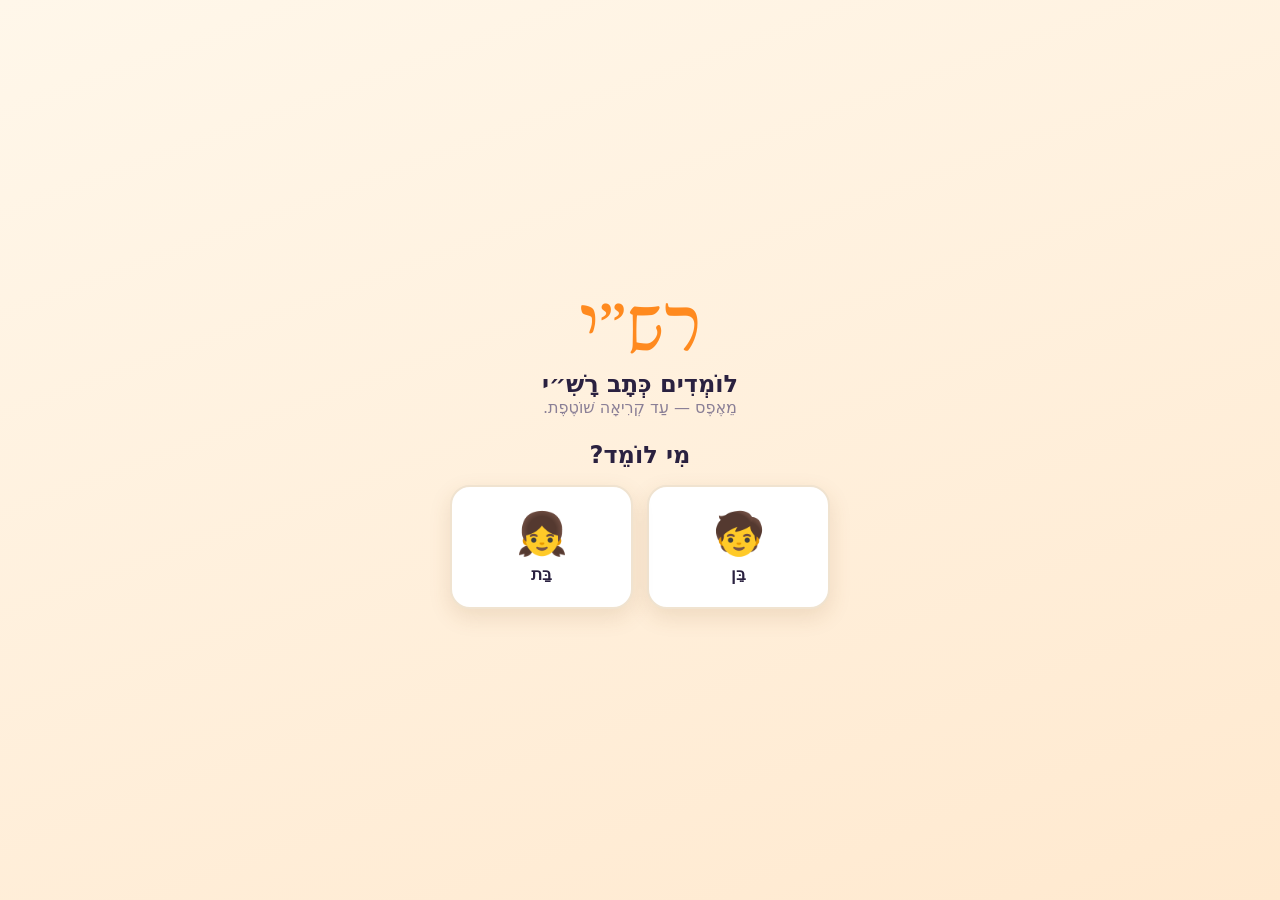
==== index.html @ ddda5536 "לומדים כתב רש״י — אפליקציית לימוד PWA Co-Authored-By: Claude Opus 4.8 <noreply@anthropic.com>" ====
<!DOCTYPE html>
<html lang="he" dir="rtl" data-mode="kid">
<head>
  <meta charset="UTF-8">
  <meta name="viewport" content="width=device-width, initial-scale=1, viewport-fit=cover, maximum-scale=1">
  <meta name="theme-color" content="#1c2a52">
  <title>לוֹמְדִים כְּתָב רָשִׁ״י</title>
  <link rel="manifest" href="manifest.json">
  <link rel="apple-touch-icon" href="assets/icon.svg">
  <link rel="stylesheet" href="fonts/fonts.css">
  <link rel="stylesheet" href="css/style.css">
</head>
<body>
  <div id="app"><main id="screen"></main></div>
  <div id="fx" aria-hidden="true"></div>

  <!-- נתונים -->
  <script src="data/letters.js"></script>
  <script src="data/words.js"></script>
  <script src="data/passages.js"></script>
  <script src="data/content.js"></script>
  <!-- מנוע -->
  <script src="js/state.js"></script>
  <script src="js/audio.js"></script>
  <script src="js/ui.js"></script>
  <script src="js/games.js"></script>
  <script src="js/app.js"></script>
  <script>
    if ('serviceWorker' in navigator) {
      let _r = false;
      navigator.serviceWorker.addEventListener('controllerchange', () => { if (_r) return; _r = true; location.reload(); });
      window.addEventListener('load', () => navigator.serviceWorker.register('sw.js').catch(() => {}));
    }
  </script>
</body>
</html>
---- fonts/fonts.css ----
/* Noto Rashi Hebrew — פונט כתב רש״י אמיתי (OFL). ממופה לקודפוינטים עבריים רגילים. */
@font-face {
  font-family: "Rashi";
  font-style: normal;
  font-weight: 400;
  font-display: swap;
  src: url("noto-rashi-400.woff2") format("woff2");
}
@font-face {
  font-family: "Rashi";
  font-style: normal;
  font-weight: 700;
  font-display: swap;
  src: url("noto-rashi-700.woff2") format("woff2");
}
---- css/style.css ----
/* ===========================================================
   style.css — שתי ערכות נושא על אותו מבנה.
   data-mode="kid"  = צבעוני, עגול, שובב.
   data-mode="adult"= בית־מדרש: קלף, נייבי, זהב.
   =========================================================== */
* { box-sizing: border-box; margin: 0; padding: 0; -webkit-tap-highlight-color: transparent; }
:root {
  --maxw: 520px;
  --radius: 18px;
  --nav-h: 64px;
}
/* ---- סקין ילד ---- */
html[data-mode="kid"] {
  --bg1:#fff7ea; --bg2:#ffe9cf; --card:#ffffff; --ink:#2a2140; --muted:#8a7f96;
  --accent:#ff8a1f; --accent-ink:#fff; --gold:#f4b731; --line:#f0e3d0;
  --shadow:0 8px 22px rgba(120,80,20,.13); --headfont:"Rashi", system-ui;
}
/* ---- סקין בוגר ---- */
html[data-mode="adult"] {
  --bg1:#f3ecdd; --bg2:#e7dcc4; --card:#fbf6ea; --ink:#1c2a52; --muted:#7c7460;
  --accent:#b58a2e; --accent-ink:#fff; --gold:#b58a2e; --line:#ddd0b4;
  --shadow:0 6px 18px rgba(40,40,20,.14); --headfont:"Rashi", Georgia, serif;
}
html, body { height: 100%; }
body {
  font-family: system-ui, "Segoe UI", "Rubik", Arial, sans-serif;
  color: var(--ink);
  background: linear-gradient(160deg, var(--bg1), var(--bg2));
  background-attachment: fixed;
  overflow-x: hidden;
}
#app { max-width: var(--maxw); margin: 0 auto; min-height: 100%; position: relative; }
#screen { min-height: 100vh; }
.rashi  { font-family: "Rashi"; }
.square { font-family: system-ui, "Times New Roman", serif; }

/* ---------- כפתורים ---------- */
.btn { font: inherit; font-weight: 700; border: 0; border-radius: 14px; padding: 12px 20px;
  background: var(--card); color: var(--ink); box-shadow: var(--shadow); cursor: pointer;
  transition: transform .12s, filter .12s; }
.btn:active { transform: scale(.96); }
.btn.primary { background: var(--accent); color: var(--accent-ink); }
.btn.ghost { background: transparent; box-shadow: none; border: 2px solid var(--line); }
.btn.sm { padding: 8px 14px; font-size: .9rem; border-radius: 12px; }
.btn.big { padding: 16px 28px; font-size: 1.15rem; border-radius: 16px; width: 100%; margin-top: 14px; }
.btn.danger { color: #c0392b; border-color: #e6b0aa; }

/* ---------- מעטפת עמוד ---------- */
.page { min-height: 100vh; padding: 0 14px calc(var(--nav-h) + 20px); display: flex; flex-direction: column; }

/* ---------- הידר ---------- */
.topbar { display: flex; align-items: center; justify-content: space-between; gap: 10px;
  padding: 14px 4px 10px; position: sticky; top: 0; z-index: 5;
  background: linear-gradient(var(--bg1), rgba(255,255,255,0)); }
.rank { display: flex; align-items: center; gap: 10px; min-width: 0; }
.rank-emoji { font-size: 1.9rem; filter: drop-shadow(0 2px 3px rgba(0,0,0,.15)); }
.rank b { font-size: .98rem; }
.rank small { color: var(--muted); font-size: .72rem; }
.rankbar { width: 130px; height: 7px; background: var(--line); border-radius: 6px; margin: 3px 0; overflow: hidden; }
.rankbar i { display: block; height: 100%; background: linear-gradient(90deg, var(--gold), var(--accent)); border-radius: 6px; transition: width .5s; }
.stats { display: flex; gap: 6px; flex-shrink: 0; }
.chip { background: var(--card); border-radius: 999px; padding: 6px 11px; font-weight: 800; font-size: .82rem; box-shadow: var(--shadow); }
.chip.pts { color: var(--accent); }

/* ---------- ניווט תחתון ---------- */
.bottomnav { position: fixed; bottom: 0; left: 50%; transform: translateX(-50%); width: 100%; max-width: var(--maxw);
  height: var(--nav-h); background: var(--card); border-top: 1px solid var(--line);
  display: flex; z-index: 20; box-shadow: 0 -4px 18px rgba(0,0,0,.07); }
.navbtn { flex: 1; background: none; border: 0; display: flex; flex-direction: column; align-items: center; justify-content: center; gap: 2px;
  color: var(--muted); font-weight: 700; font-size: .72rem; cursor: pointer; }
.navbtn .ne { font-size: 1.4rem; filter: grayscale(.4); opacity: .7; }
.navbtn.on { color: var(--accent); }
.navbtn.on .ne { filter: none; opacity: 1; transform: translateY(-1px); }

/* ---------- אונבורדינג ---------- */
.onb { min-height: 100vh; display: flex; flex-direction: column; align-items: center; justify-content: center; gap: 16px; padding: 28px; text-align: center; }
.onb-logo .rashi { font-size: 4.5rem; color: var(--accent); display: block; line-height: 1; }
.onb-logo h1 { font-size: 1.5rem; margin-top: 6px; }
.onb-logo p { color: var(--muted); }
.onb h2 { margin-top: 8px; }
.choice2 { display: flex; gap: 14px; width: 100%; max-width: 380px; }
.bigchoice { flex: 1; background: var(--card); border: 2px solid var(--line); border-radius: 20px; padding: 22px 10px;
  display: flex; flex-direction: column; align-items: center; gap: 6px; font-size: 2.6rem; cursor: pointer; box-shadow: var(--shadow); transition: transform .12s, border-color .12s; }
.bigchoice:active { transform: scale(.95); }
.bigchoice span { font-size: 1.05rem; font-weight: 800; color: var(--ink); }
.bigchoice small { font-size: .78rem; font-weight: 600; color: var(--muted); }
.nameinput { width: 100%; max-width: 340px; font: inherit; font-size: 1.3rem; text-align: center; padding: 14px; border: 2px solid var(--line); border-radius: 16px; background: var(--card); color: var(--ink); }

/* ---------- בית: אתגר יומי + מפה ---------- */
.map-title { text-align: center; margin: 8px 0 4px; font-size: 1.3rem; }
.sub-lead { text-align: center; color: var(--muted); font-size: .85rem; margin-bottom: 12px; }
.daily { display: flex; align-items: center; justify-content: space-between; gap: 10px; background: var(--card); border-radius: 16px; padding: 12px 16px; box-shadow: var(--shadow); margin: 4px 0 10px; border: 2px solid transparent; }
.daily.met { border-color: var(--gold); }
.daily small { display: block; color: var(--muted); font-size: .76rem; }
.daily-x { font-size: .82rem; color: var(--muted); font-weight: 700; }
.path { display: flex; flex-direction: column; align-items: stretch; gap: 0; padding: 6px 0 10px; }
.world-node { position: relative; display: flex; align-items: center; gap: 14px; text-align: right; width: 100%;
  background: var(--card); border: 2px solid var(--line); border-radius: var(--radius); padding: 14px; cursor: pointer; box-shadow: var(--shadow);
  transition: transform .12s; }
.world-node:active { transform: scale(.98); }
.world-node.rec { border-color: hsl(var(--hue), 70%, 55%); box-shadow: 0 0 0 3px hsla(var(--hue),70%,55%,.18), var(--shadow); }
.world-node.done { opacity: .96; }
.wn-emoji { width: 52px; height: 52px; flex-shrink: 0; border-radius: 14px; display: grid; place-items: center; font-size: 1.7rem;
  background: hsla(var(--hue), 75%, 92%, 1); color: hsl(var(--hue), 65%, 38%); }
.world-node.done .wn-emoji { background: hsl(var(--hue), 60%, 45%); color: #fff; }
.wn-info { flex: 1; min-width: 0; }
.wn-info b { font-size: 1.02rem; }
.wn-info small { display: block; color: var(--muted); font-size: .78rem; margin: 1px 0 6px; }
.wn-prog { height: 6px; background: var(--line); border-radius: 6px; overflow: hidden; }
.wn-prog i { display: block; height: 100%; background: hsl(var(--hue), 65%, 50%); border-radius: 6px; transition: width .5s; }
.rec-tag { position: absolute; top: -8px; inset-inline-start: 14px; background: hsl(var(--hue),70%,50%); color: #fff; font-size: .68rem; font-weight: 800; padding: 2px 9px; border-radius: 999px; }
.path-link { width: 3px; height: 16px; background: var(--line); margin: 0 auto; border-radius: 3px; }

/* ---------- מסך עולם ---------- */
.worldscr { padding-top: 8px; }
.world-hero { position: relative; text-align: center; background: linear-gradient(160deg, hsl(var(--hue),70%,60%), hsl(var(--hue),65%,45%)); color: #fff;
  border-radius: 22px; padding: 26px 18px 22px; margin: 6px 0 14px; box-shadow: var(--shadow); }
.world-hero .wh-emoji { font-size: 3rem; }
.world-hero h2 { margin-top: 4px; }
.world-hero p { opacity: .92; font-size: .9rem; margin-top: 2px; }
.back { position: absolute; top: 12px; inset-inline-start: 12px; width: 38px; height: 38px; border-radius: 50%; border: 0;
  background: rgba(255,255,255,.25); color: #fff; font-size: 1.6rem; font-weight: 800; cursor: pointer; line-height: 1; }
.unlock-hint { background: var(--card); border: 1px dashed var(--gold); border-radius: 14px; padding: 10px 14px; text-align: center; font-size: .86rem; font-weight: 700; margin-bottom: 12px; }
.game-list { display: flex; flex-direction: column; gap: 10px; }
.game-card { display: flex; align-items: center; gap: 12px; background: var(--card); border: 2px solid var(--line); border-radius: 16px; padding: 15px 16px; cursor: pointer; box-shadow: var(--shadow); font: inherit; text-align: right; transition: transform .12s; }
.game-card:active { transform: scale(.98); }
.game-card.done { border-color: hsl(145,50%,60%); }
.gc-emoji { font-size: 1.6rem; }
.gc-title { flex: 1; font-weight: 800; }
.gc-check { font-size: 1.3rem; color: var(--muted); font-weight: 800; }
.game-card.done .gc-check { color: #2fa463; }

/* ---------- מסגרת משחק ---------- */
.game { min-height: 100vh; padding: 0 16px 30px; }
.game.center { display: flex; align-items: center; justify-content: center; }
.game-top { display: flex; align-items: center; gap: 10px; padding: 16px 0 8px; position: relative; }
.game-top .back { position: static; background: var(--card); color: var(--ink); box-shadow: var(--shadow); }
.game-title { font-weight: 800; font-size: 1.05rem; }
.game-body { padding-top: 6px; }
.dots { display: flex; gap: 6px; justify-content: center; margin: 6px 0 14px; }
.dot { width: 10px; height: 10px; border-radius: 50%; background: var(--line); }
.dot.ok { background: #2fa463; } .dot.bad { background: #e05a4e; }
.stage { }
.prompt { text-align: center; margin-bottom: 16px; }
.ask { color: var(--muted); font-weight: 700; margin-top: 6px; }
.ask.big { font-size: 1.15rem; color: var(--ink); }
.big-letter { font-family: "Rashi"; font-size: 6rem; line-height: 1; color: var(--ink); margin: 6px 0; }
.big-letter.sm { font-size: 3.4rem; margin: 0; }
.big-word { font-family: "Rashi"; font-size: 3.4rem; line-height: 1.3; color: var(--ink); cursor: pointer; }
.big-word .blank { color: var(--accent); background: hsla(35,90%,60%,.18); border-radius: 6px; padding: 0 4px; }
.options { display: grid; gap: 10px; margin-top: 8px; }
.options.n2 { grid-template-columns: 1fr 1fr; }
.options.n3 { grid-template-columns: 1fr 1fr; }
.options.n4 { grid-template-columns: 1fr 1fr; }
.opt { background: var(--card); border: 2px solid var(--line); border-radius: 16px; padding: 16px 10px; font: inherit; cursor: pointer;
  display: grid; place-items: center; min-height: 64px; box-shadow: var(--shadow); transition: transform .1s; }
.opt:active { transform: scale(.96); }
.opt.locked { pointer-events: none; }
.opt.ok { border-color: #2fa463; background: #e9f9ef; }
.opt.bad { border-color: #e05a4e; background: #fdecea; }
.opt .name { font-size: 1.25rem; font-weight: 800; }
.opt .sqword { font-size: 1.7rem; font-weight: 700; }
.tip { text-align: center; color: var(--muted); font-size: .85rem; margin-top: 12px; min-height: 20px; font-weight: 600; }

/* סיום */
.done-card { text-align: center; background: var(--card); border-radius: 22px; padding: 30px 24px; box-shadow: var(--shadow); width: 100%; max-width: 360px; }
.done-emoji { font-size: 3.4rem; } .done-title { font-size: 1.5rem; font-weight: 800; margin-top: 6px; }
.done-score { color: var(--muted); margin-top: 4px; } .done-note { color: var(--accent); font-weight: 800; margin-top: 8px; }

/* intro */
.lead { text-align: center; font-size: 1.05rem; margin: 8px 0; }
.lead.dim { color: var(--muted); font-size: .9rem; }
.hero-word .rashi { font-size: 4.5rem; text-align: center; display: block; color: var(--accent); }
.reveal-row { display: flex; gap: 8px; justify-content: center; flex-wrap: wrap; margin: 14px 0; }
.reveal-cell { background: var(--card); border-radius: 12px; padding: 8px 6px; text-align: center; box-shadow: var(--shadow); min-width: 52px; }
.reveal-cell .rashi { font-size: 2rem; display: block; color: var(--ink); }
.reveal-cell i { font-family: system-ui; font-style: normal; font-size: 1.4rem; color: var(--muted); display: block; }
.reveal-cell small { font-size: .66rem; color: var(--muted); }
.pop { animation: pop .3s; } @keyframes pop { from { transform: scale(.4); opacity: 0; } to { transform: scale(1); opacity: 1; } }

/* swap */
.swap-explain { text-align: center; }
.swap-pair { display: flex; gap: 16px; justify-content: center; margin: 16px 0; }
.swap-pair > div { background: var(--card); border-radius: 16px; padding: 14px 18px; box-shadow: var(--shadow); }
.swap-pair .rashi { font-size: 3.5rem; color: var(--accent); display: block; }
.swap-pair small { font-size: .74rem; color: var(--muted); }

/* match */
.match-grid { display: grid; grid-template-columns: 1fr 1fr; gap: 20px; margin-top: 12px; }
.mcol { display: flex; flex-direction: column; gap: 10px; }
.mtile { background: var(--card); border: 2px solid var(--line); border-radius: 14px; padding: 10px; font-size: 2.4rem; cursor: pointer; box-shadow: var(--shadow); transition: transform .1s; min-height: 64px; }
.mtile.rashi-tile { font-family: "Rashi"; color: var(--accent); }
.mtile .square { font-family: system-ui, serif; }
.mtile.sel { border-color: var(--accent); background: hsla(35,90%,60%,.14); }
.mtile.gone { opacity: 0; pointer-events: none; transform: scale(.6); transition: all .3s; }
.mtile.shake { animation: shake .4s; border-color: #e05a4e; }
@keyframes shake { 0%,100%{transform:translateX(0)} 25%{transform:translateX(-6px)} 75%{transform:translateX(6px)} }

/* passage */
.src { text-align: center; color: var(--muted); font-weight: 700; font-size: .8rem; margin-bottom: 8px; }
.passage { font-family: "Rashi"; font-size: 2rem; line-height: 2.15; text-align: center; background: var(--card); border-radius: 18px; padding: 20px 18px; box-shadow: var(--shadow); }
.pw { cursor: pointer; border-radius: 6px; padding: 0 2px; transition: background .15s; }
.pw:hover { background: hsla(35,90%,60%,.12); }
.pw.revealed { color: var(--accent); }
.pw.revealed .square { font-family: system-ui, serif; font-size: 1.5rem; }
.hint-note { text-align: center; color: var(--muted); font-size: .8rem; margin: 10px 0; }
.passage-actions { display: flex; gap: 10px; justify-content: center; margin: 12px 0; }
.translation { background: hsla(200,60%,90%,.5); border-radius: 14px; padding: 12px 16px; font-size: .95rem; margin: 10px 0; text-align: center; }
.tropt { font-size: .95rem; font-weight: 600; line-height: 1.4; }

/* arcade */
.arc-head { display: flex; justify-content: space-between; align-items: center; margin: 8px 0 12px; font-weight: 700; flex-wrap: wrap; gap: 6px; }
.arc-target { font-family: "Rashi"; font-size: 2rem; color: var(--accent); vertical-align: middle; }
.arc-stats { display: flex; gap: 12px; }
.arc-grid { display: grid; grid-template-columns: repeat(4, 1fr); gap: 8px; }
.arc-cell { aspect-ratio: 1; background: var(--card); border: 2px solid var(--line); border-radius: 12px; font-family: "Rashi"; font-size: 2.2rem; cursor: pointer; box-shadow: var(--shadow); }
.arc-cell.hit { background: #e9f9ef; border-color: #2fa463; }
.arc-cell.miss { background: #fdecea; border-color: #e05a4e; }
.arc-cell.used { opacity: .5; }

/* ---------- ארון הספרים ---------- */
.shelf { display: grid; grid-template-columns: 1fr 1fr; gap: 12px; margin-top: 8px; }
.book { background: var(--card); border: 2px solid var(--line); border-radius: 16px; padding: 18px 12px; cursor: pointer; box-shadow: var(--shadow); position: relative; font: inherit; display: flex; flex-direction: column; align-items: center; gap: 8px; transition: transform .12s; }
.book:active { transform: scale(.97); }
.book.locked { opacity: .55; filter: grayscale(.5); }
.book-icon { font-size: 2.6rem; }
.book-name { font-weight: 800; text-align: center; font-size: .95rem; }
.book-badge { position: absolute; top: 8px; inset-inline-end: 8px; font-size: .62rem; font-weight: 800; background: var(--line); color: var(--muted); padding: 2px 7px; border-radius: 999px; }
.book-badge.new { background: var(--gold); color: #fff; }
.reader { text-align: center; }
.reader-icon { font-size: 3rem; }
.reader h3 { margin: 4px 0 12px; }
.reader-text { font-family: "Rashi"; font-size: 1.9rem; line-height: 2.1; background: var(--bg1); border-radius: 16px; padding: 20px 16px; color: var(--ink); }
.reader-text .square { font-family: system-ui, serif; font-size: 1.4rem; }
.reader-actions { display: flex; gap: 10px; justify-content: center; margin: 14px 0; }
.reader-blurb { color: var(--muted); font-size: .88rem; }

/* ---------- הישגים ---------- */
.me-hero { text-align: center; background: var(--card); border-radius: 22px; padding: 22px; box-shadow: var(--shadow); margin: 6px 0 14px; }
.me-rank-emoji { font-size: 3.4rem; }
.me-rank { color: var(--accent); font-weight: 800; font-size: 1.05rem; }
.me-nums { display: flex; flex-wrap: wrap; gap: 8px; justify-content: center; margin-top: 10px; }
.me-nums span { background: var(--bg1); border-radius: 999px; padding: 6px 12px; font-size: .8rem; font-weight: 700; }
.sec { margin: 18px 0 8px; font-size: 1.05rem; }
.streakcal { display: grid; grid-template-columns: repeat(7, 1fr); gap: 6px; }
.streakcal i { aspect-ratio: 1; background: var(--card); border: 1px solid var(--line); border-radius: 10px; display: grid; place-items: center; font-size: 1.1rem; }
.streakcal i.on { background: hsla(35,90%,60%,.18); border-color: var(--gold); }
.seals { display: flex; gap: 10px; justify-content: space-around; }
.seal { text-align: center; flex: 1; }
.seal-e { font-size: 2.2rem; display: block; }
.seal small { font-size: .68rem; color: var(--muted); display: block; }
.seal.off { opacity: .45; }
.medals { display: grid; grid-template-columns: repeat(3, 1fr); gap: 10px; }
.medal { background: var(--card); border-radius: 14px; padding: 12px 6px; text-align: center; box-shadow: var(--shadow); border-bottom: 3px solid var(--gold); }
.medal.bronze { border-color: #cd7f32; } .medal.silver { border-color: #b8c0c8; } .medal.gold { border-color: #f4b731; }
.medal.off { opacity: .5; filter: grayscale(.6); border-color: var(--line); }
.medal-e { font-size: 1.8rem; display: block; } .medal small { font-size: .66rem; }
.settings { display: flex; flex-direction: column; gap: 10px; margin-top: 8px; }

/* ---------- מודל + תגמול ---------- */
.modal-back { position: fixed; inset: 0; background: rgba(20,15,30,.55); display: grid; place-items: center; z-index: 60; opacity: 0; transition: opacity .25s; padding: 20px; }
.modal-back.show { opacity: 1; }
.modal { background: var(--card); border-radius: 24px; padding: 26px; max-width: 380px; width: 100%; box-shadow: 0 20px 50px rgba(0,0,0,.3); transform: scale(.9); transition: transform .25s; }
.modal-back.show .modal { transform: scale(1); }
.reward { text-align: center; }
.reward-emoji { font-size: 4rem; animation: pop .4s; }
.reward.sefer .reward-emoji { font-size: 4.6rem; }
.reward-title { font-size: 1.3rem; font-weight: 800; margin-top: 4px; color: var(--accent); }
.reward-name { font-size: 1.5rem; font-weight: 800; margin: 6px 0; }
.reward-note { color: var(--muted); font-size: .9rem; margin-bottom: 10px; }
.reward .btn { margin-top: 8px; width: 100%; }

/* ---------- toast + ניצוצות ---------- */
.toast { position: fixed; bottom: calc(var(--nav-h) + 16px); left: 50%; transform: translate(-50%, 20px); background: var(--ink); color: #fff; padding: 10px 20px; border-radius: 999px; font-weight: 700; z-index: 80; opacity: 0; transition: all .3s; font-size: .9rem; max-width: 90%; text-align: center; }
.toast.show { opacity: 1; transform: translate(-50%, 0); }
#fx { position: fixed; inset: 0; pointer-events: none; z-index: 90; overflow: hidden; }
.spark { position: absolute; top: -30px; animation: fall 1.5s ease-in forwards; }
@keyframes fall { to { transform: translateY(105vh) rotate(360deg); opacity: 0; } }

@media (min-width: 460px) { .big-letter { font-size: 7rem; } }
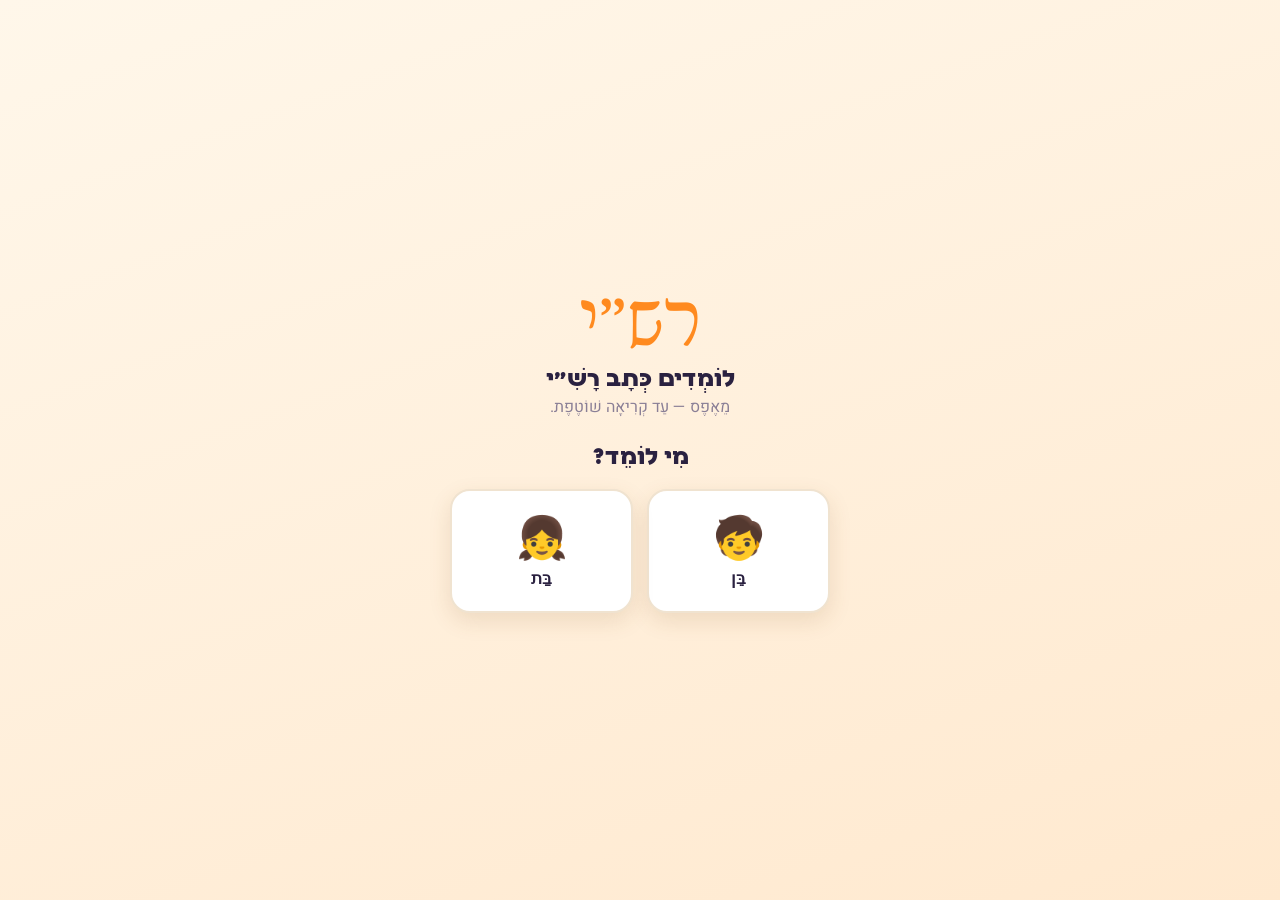
==== commit 8252fc4c: "בית מדרש: חומש+רש״י ושו״ע+משנה ברורה, עיצוב פונט תל אביב Co-Authored-By: Claude Opus 4.8 <noreply@an" ====
--- a/index.html
+++ b/index.html
@@ -19,6 +19,7 @@
   <script src="data/words.js"></script>
   <script src="data/passages.js"></script>
   <script src="data/content.js"></script>
+  <script src="data/library.js"></script>
   <!-- מנוע -->
   <script src="js/state.js"></script>
   <script src="js/audio.js"></script>
--- a/fonts/fonts.css
+++ b/fonts/fonts.css
@@ -1,15 +1,24 @@
-/* Noto Rashi Hebrew — פונט כתב רש״י אמיתי (OFL). ממופה לקודפוינטים עבריים רגילים. */
-@font-face {
-  font-family: "Rashi";
-  font-style: normal;
-  font-weight: 400;
-  font-display: swap;
-  src: url("noto-rashi-400.woff2") format("woff2");
-}
-@font-face {
-  font-family: "Rashi";
-  font-style: normal;
-  font-weight: 700;
-  font-display: swap;
-  src: url("noto-rashi-700.woff2") format("woff2");
-}
+/* ===========================================================
+   fonts.css
+   - Rashi  = Noto Rashi Hebrew (OFL) — טקסט כתב רש״י
+   - Tel Aviv Modernist — כותרות/ממשק (רישיון אישי של מאור;
+     בפריסה ציבורית נשמט → נופל ל-Rubik)
+   - Heebo / Rubik (OFL) — גוף + fallback
+   =========================================================== */
+@font-face { font-family:"Rashi"; font-weight:400; font-display:swap; src:url("noto-rashi-400.woff2") format("woff2"); }
+@font-face { font-family:"Rashi"; font-weight:700; font-display:swap; src:url("noto-rashi-700.woff2") format("woff2"); }
+
+@font-face { font-family:"Tel Aviv"; font-weight:400; font-display:swap; src:url("tel-aviv-modernist-400.woff2") format("woff2"); }
+@font-face { font-family:"Tel Aviv"; font-weight:700; font-display:swap; src:url("tel-aviv-modernist-700.woff2") format("woff2"); }
+
+@font-face { font-family:"Heebo"; font-weight:400; font-display:swap; src:url("heebo-400.woff2") format("woff2"); }
+@font-face { font-family:"Heebo"; font-weight:500; font-display:swap; src:url("heebo-500.woff2") format("woff2"); }
+@font-face { font-family:"Heebo"; font-weight:700; font-display:swap; src:url("heebo-700.woff2") format("woff2"); }
+
+@font-face { font-family:"Rubik"; font-weight:400; font-display:swap; src:url("rubik-400.woff2") format("woff2"); }
+@font-face { font-family:"Rubik"; font-weight:500; font-display:swap; src:url("rubik-500.woff2") format("woff2"); }
+@font-face { font-family:"Rubik"; font-weight:700; font-display:swap; src:url("rubik-700.woff2") format("woff2"); }
+@font-face { font-family:"Rubik"; font-weight:900; font-display:swap; src:url("rubik-900.woff2") format("woff2"); }
+
+@font-face { font-family:"Frank Ruhl Libre"; font-weight:400; font-display:swap; src:url("frank-ruhl-libre-400.woff2") format("woff2"); }
+@font-face { font-family:"Frank Ruhl Libre"; font-weight:700; font-display:swap; src:url("frank-ruhl-libre-700.woff2") format("woff2"); }
--- a/css/style.css
+++ b/css/style.css
@@ -8,6 +8,8 @@
   --maxw: 520px;
   --radius: 18px;
   --nav-h: 64px;
+  --font-display: "Tel Aviv", "Rubik", system-ui, sans-serif;
+  --font-sans: "Heebo", "Rubik", system-ui, sans-serif;
 }
 /* ---- סקין ילד ---- */
 html[data-mode="kid"] {
@@ -23,7 +25,7 @@
 }
 html, body { height: 100%; }
 body {
-  font-family: system-ui, "Segoe UI", "Rubik", Arial, sans-serif;
+  font-family: var(--font-sans);
   color: var(--ink);
   background: linear-gradient(160deg, var(--bg1), var(--bg2));
   background-attachment: fixed;
@@ -31,8 +33,11 @@
 }
 #app { max-width: var(--maxw); margin: 0 auto; min-height: 100%; position: relative; }
 #screen { min-height: 100vh; }
+h1, h2, h3, .map-title, .rank b, .world-hero h2, .wn-info b, .game-title, .done-title,
+.me-rank, .reward-name, .reward-title, .book-name, .onb-logo h1, .beit-card b, .bc-txt b,
+.daf-hero h2, .siman-head, .navbtn { font-family: var(--font-display); font-weight: 700; }
 .rashi  { font-family: "Rashi"; }
-.square { font-family: system-ui, "Times New Roman", serif; }
+.square { font-family: var(--font-sans), "Times New Roman", serif; }
 
 /* ---------- כפתורים ---------- */
 .btn { font: inherit; font-weight: 700; border: 0; border-radius: 14px; padding: 12px 20px;
@@ -278,3 +283,54 @@
 @keyframes fall { to { transform: translateY(105vh) rotate(360deg); opacity: 0; } }
 
 @media (min-width: 460px) { .big-letter { font-size: 7rem; } }
+
+/* ============ בֵּית הַמִּדְרָשׁ ============ */
+.beit-cards { display: flex; flex-direction: column; gap: 14px; margin-top: 10px; }
+.beit-card { display: flex; align-items: center; gap: 14px; text-align: right; width: 100%;
+  background: var(--card); border: 2px solid var(--line); border-radius: 20px; padding: 18px; cursor: pointer; box-shadow: var(--shadow);
+  border-inline-start: 6px solid hsl(var(--hue), 60%, 52%); transition: transform .12s; }
+.beit-card:active { transform: scale(.98); }
+.bc-icon { font-size: 2.6rem; }
+.bc-txt { flex: 1; min-width: 0; }
+.bc-txt b { font-size: 1.12rem; display: block; }
+.bc-txt small { color: var(--muted); font-size: .82rem; }
+.bc-go { font-size: 1.5rem; color: var(--muted); }
+
+.daf-page { padding: 0 0 calc(var(--nav-h) + 10px); }
+.daf-hero { position: relative; text-align: center; color: #fff; padding: 24px 18px 20px;
+  background: linear-gradient(160deg, hsl(var(--hue),55%,52%), hsl(var(--hue),50%,38%)); box-shadow: var(--shadow); }
+.daf-hero .dh-icon { font-size: 2.4rem; }
+.daf-hero h2 { margin-top: 2px; }
+.daf-hero p { opacity: .9; font-size: .85rem; }
+.daf-tools { display: flex; justify-content: center; padding: 12px 14px 4px; }
+.sq-toggle { font: inherit; font-weight: 700; border: 0; border-radius: 999px; padding: 9px 18px;
+  background: var(--card); color: var(--ink); box-shadow: var(--shadow); cursor: pointer; font-size: .88rem; }
+.daf-scroll { padding: 8px 14px; }
+
+/* --- חומש --- */
+.unit { background: var(--card); border-radius: 18px; padding: 16px 16px 8px; margin-bottom: 14px; box-shadow: var(--shadow); border: 1px solid var(--line); }
+.unit-ref { font-family: var(--font-display); font-weight: 700; color: var(--gold); font-size: .82rem; margin-bottom: 8px; text-align: center; }
+.pasuk { font-family: "Frank Ruhl Libre", Georgia, "Times New Roman", serif; font-size: 1.5rem; line-height: 2.05;
+  text-align: center; color: var(--ink); background: linear-gradient(hsla(var(--gold-h,42),70%,60%,.08), transparent);
+  border-radius: 12px; padding: 10px 8px; cursor: pointer; }
+.rashi-block { position: relative; margin: 12px 4px 4px; padding: 10px 12px; background: var(--bg1); border-radius: 12px; border-inline-start: 3px solid var(--gold); }
+.rlabel { display: inline-block; font-family: var(--font-display); font-weight: 700; font-size: .62rem; color: #fff; background: var(--accent);
+  border-radius: 6px; padding: 1px 7px; vertical-align: middle; margin-inline-end: 6px; }
+.dibur { font-weight: 700; }
+.rt { font-family: "Rashi"; font-size: 1.5rem; line-height: 2; color: var(--ink); }
+.daf.show-square .rt { font-family: var(--font-sans) !important; font-size: 1.15rem; line-height: 1.8; }
+
+/* --- שולחן ערוך + משנה ברורה --- */
+.siman { margin-bottom: 18px; }
+.siman-head { font-family: var(--font-display); font-weight: 700; text-align: center; color: #fff;
+  background: linear-gradient(90deg, var(--accent), var(--gold)); border-radius: 12px; padding: 9px 12px; margin: 6px 0 12px; font-size: 1rem; }
+.seif { background: var(--card); border-radius: 16px; padding: 14px; margin-bottom: 12px; box-shadow: var(--shadow); border: 1px solid var(--line); }
+.sa-line { display: flex; gap: 10px; align-items: flex-start; }
+.seif-n { flex-shrink: 0; width: 26px; height: 26px; border-radius: 50%; display: grid; place-items: center;
+  background: var(--accent); color: #fff; font-family: var(--font-display); font-weight: 700; font-size: .82rem; }
+.sa-txt { font-family: "Frank Ruhl Libre", Georgia, serif; font-size: 1.16rem; line-height: 1.7; font-weight: 500; color: var(--ink); }
+.mb-wrap { margin: 12px 0 2px; padding: 10px 12px; background: var(--bg1); border-radius: 12px; border-inline-start: 3px solid var(--gold); }
+.mb-label { display: inline-block; font-family: var(--font-display); font-weight: 700; font-size: .6rem; color: #fff; background: var(--gold); border-radius: 6px; padding: 1px 7px; margin-bottom: 6px; }
+.mb-note { margin-top: 4px; }
+.mb-n { color: var(--accent); font-weight: 700; }
+
